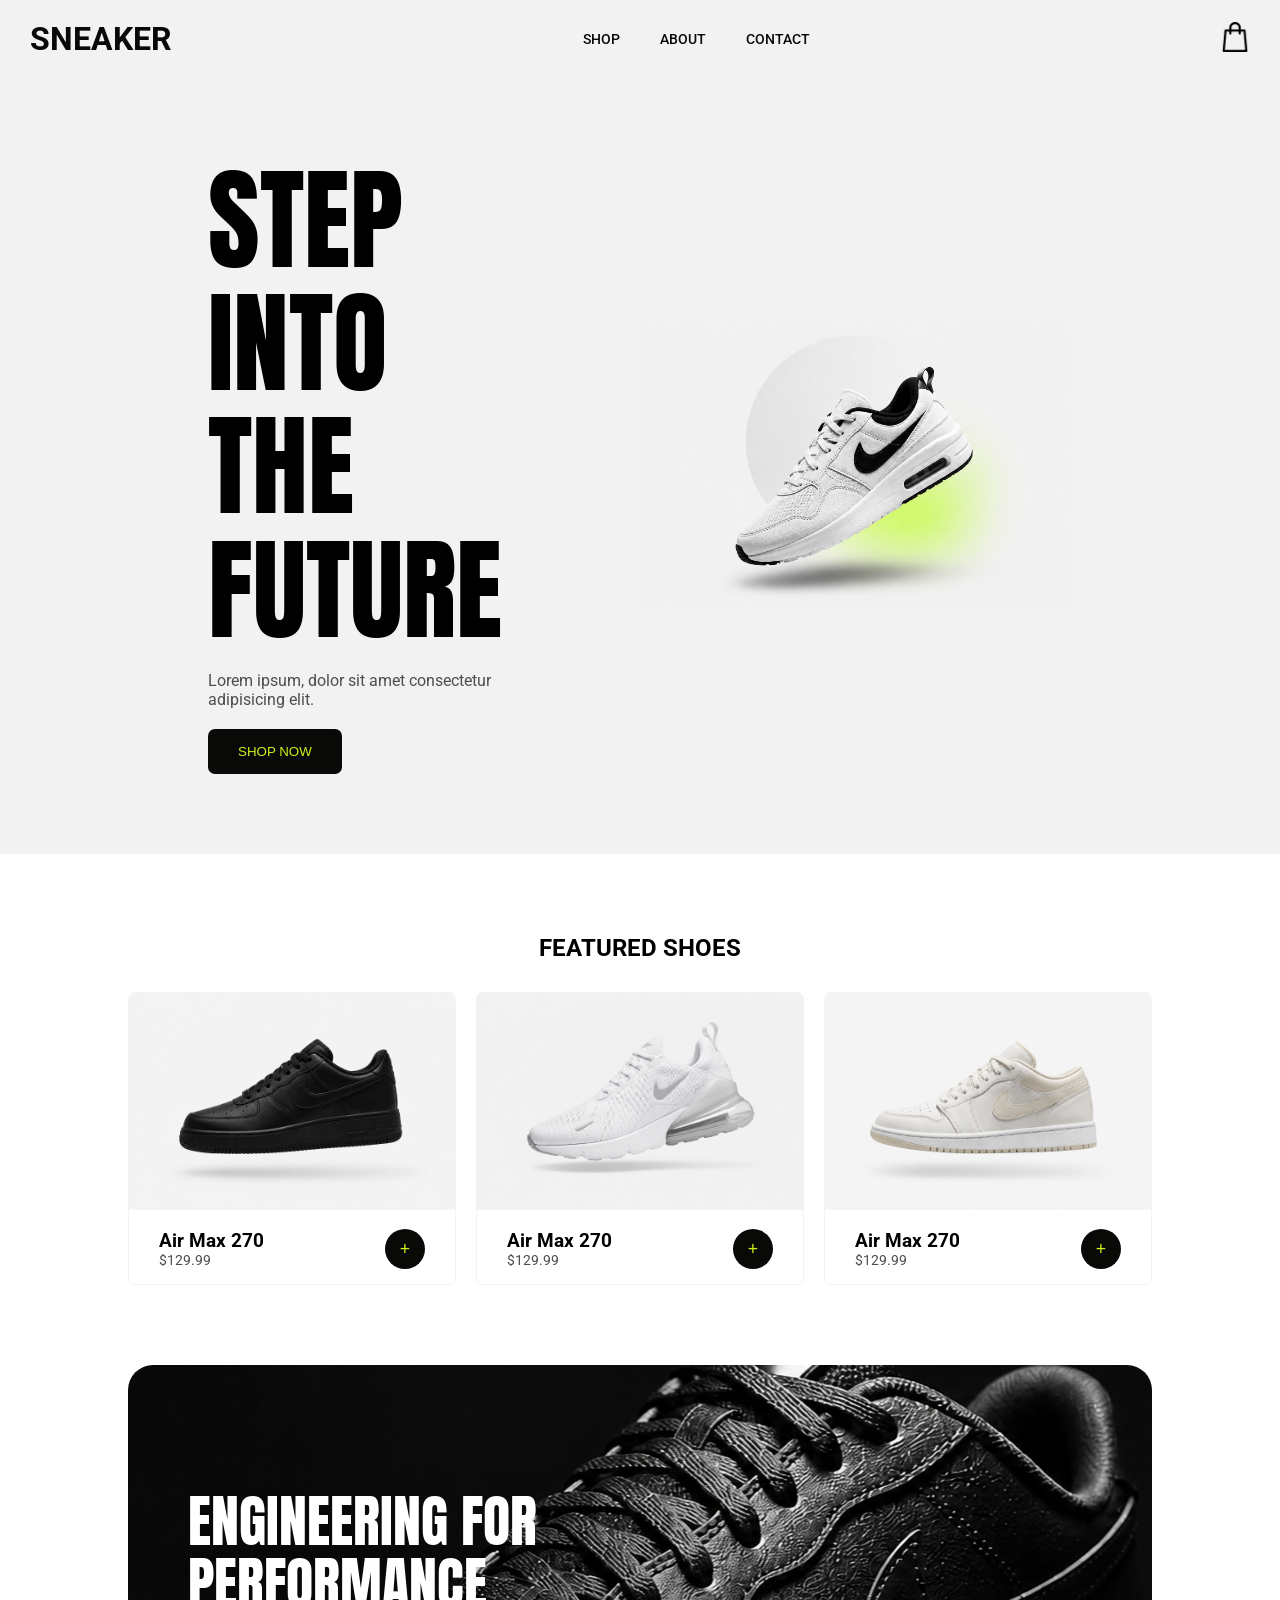
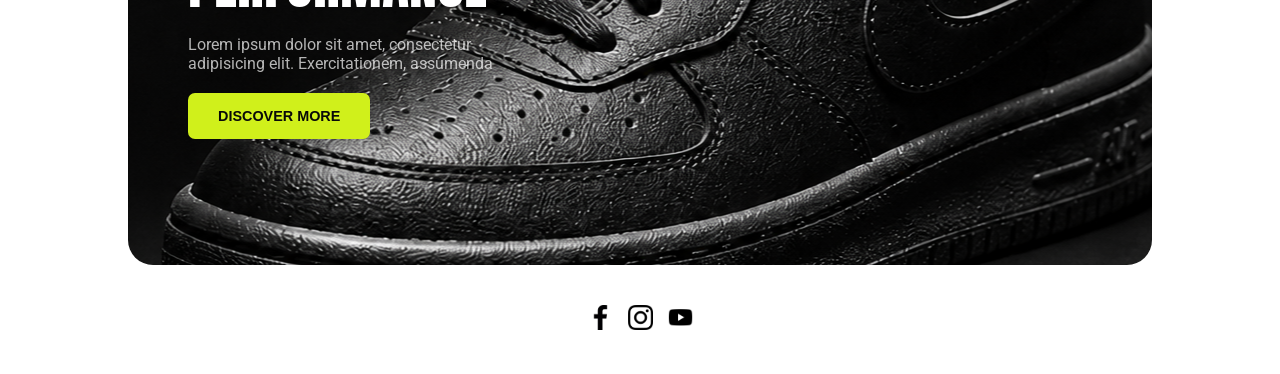
==== index.html @ 5305082d "init" ====
<!doctype html>
<html lang="en">
  <head>
    <link rel="shortcut icon" href="./img/favicon.ico" type="image/x-icon">
    <meta charset="UTF-8" />
    <meta name="viewport" content="width=device-width, initial-scale=1.0" />
    <title>SHOP</title>
    <link rel="preconnect" href="https://fonts.googleapis.com" />
    <link rel="preconnect" href="https://fonts.gstatic.com" crossorigin />
    <link
      href="https://fonts.googleapis.com/css2?family=Anton&family=Roboto:ital,wght@0,100..900;1,100..900&display=swap"
      rel="stylesheet"
    />
    <link rel="stylesheet" href="/css/style.css" />
  </head>
  <body>
    <header>
      <nav>
        <a href="index.html" id="logo">SNEAKER</a>
        <div class="nav-link-container">
          <a href="index.html" class="nav-link">SHOP</a>
          <a href="/pages/about.html" class="nav-link">ABOUT</a>
          <a href="/pages/contact.html" class="nav-link">CONTACT</a>
        </div>
        <a href="">
          <img id="cart" src="../img/shopping-bag.png" alt="cart" />
        </a>
      </nav>
      <div class="banner">
        <div class="left-banner">
          <h1>STEP INTO THE FUTURE</h1>
          <p class="info-text">
            Lorem ipsum, dolor sit amet consectetur adipisicing elit.
          </p>
          <button class="dark-btn-green">SHOP NOW</button>
        </div>
        <div class="right-banner">
          <img class="right-banner-image" src="../img/shoe.png" alt="shoe" />
        </div>
      </div>
    </header>
    <main>
      <section class="featured">
        <h2 class="section-heading">FEATURED SHOES</h2>
        <div class="card-container">
          <!-- CARD 1 -->
          <div class="card">
            <img class="card-img" src="../img/one.png" alt="" />
            <div class="bottom-card">
              <div class="bottom-left-card">
                <p class="card-shoe-name">Air Max 270</p>
                <p class="card-price">$129.99</p>
              </div>
              <button class="card-btn">+</button>
            </div>
          </div>

          <!-- CARD 2 -->
          <div class="card">
            <img class="card-img" src="../img/two.png" alt="" />
            <div class="bottom-card">
              <div class="bottom-left-card">
                <p class="card-shoe-name">Air Max 270</p>
                <p class="card-price">$129.99</p>
              </div>
              <button class="card-btn">+</button>
            </div>
          </div>

          <!-- CARD 3 -->
          <div class="card">
            <img class="card-img" src="../img/three.png" alt="" />
            <div class="bottom-card">
              <div class="bottom-left-card">
                <p class="card-shoe-name">Air Max 270</p>
                <p class="card-price">$129.99</p>
              </div>
              <button class="card-btn">+</button>
            </div>
          </div>
        </div>
      </section>

      <section class="performance">
        <div class="performance-container">
          <h2 class="performance-heading">ENGINEERING FOR PERFORMANCE</h2>
          <p class="performance-text">
            Lorem ipsum dolor sit amet, consectetur adipisicing elit.
            Exercitationem, assumenda
          </p>
          <button class="btn-green">DISCOVER MORE</button>
        </div>
      </section>
    </main>
    <footer>
      <a href="https://facebook.com">
        <img src="../img/facebook.png" alt="" />
      </a>
      <a href="https://instagram.com">
        <img src="../img/instagram.png" alt="" />
      </a>
      <a href="https://youtube.com">
        <img src="../img/youtube.png" alt="" />
      </a>
    </footer>
  </body>
</html>
---- css/style.css ----
:root {
  --green: #d0f01b;
  --light-gray: #f2f2f2;
  --black: #090908;
  --dark-gray: #4e4e50;
}

* {
  margin: 0;
  padding: 0;
  box-sizing: border-box;
}

body {
  font-family: "Roboto", sans-serif;
}

nav {
  display: flex;
  justify-content: space-between;
  padding: 20px 30px;
  align-items: center;
  font-family: "Roboto", sans-serif;
}

header {
  background-color: var(--light-gray);
}

.nav-link-container {
  display: flex;
  gap: 40px;
  font-weight: bold;
}

#cart {
  width: 30px;
  height: 30px;
}

.nav-link {
  font-size: 0.9rem;
  color: var(--black);
  text-decoration: none;
  font-weight: 500;
}

#logo {
  font-weight: bold;
  font-size: 2rem;
  color: var(--black);
  text-decoration: none;
}

.banner {
  display: flex;
  width: 80%;
  margin: auto;
  padding: 80px;
  justify-content: space-between;
  align-items: center;
}

h1 {
  font-size: 7rem;
  max-width: 10ch;
  line-height: 1.1;
  font-weight: 400;
  font-family: "Anton", sans-serif;
}

.left-banner {
  width: 40%;
}

.right-banner {
  width: 50%;
}

.right-banner-image {
  width: 100%;
}

.info-text {
  color: var(--dark-gray);
  max-width: 40ch;
  margin: 20px 0;
}

.dark-btn-green {
  color: var(--green);
  background-color: var(--black);
  padding: 15px 30px;
  border-radius: 7px;
  border: 0;
  cursor: pointer;
  width: fit-content;
}

.card-container {
  width: 80%;
  margin: auto;
  gap: 20px;
  display: grid;
  grid-template-columns: repeat(auto-fit, minmax(250px, 1fr));
}

.card-img {
  width: 100%;
}

.card {
  border-radius: 7px;
  overflow: hidden;
  border: 1px solid var(--light-gray);
}

.bottom-card {
  padding: 15px 30px;
  display: flex;
  justify-content: space-between;
}

.card-shoe-name {
  font-size: 1.2rem;
  font-weight: bold;
}

.card-price {
  color: var(--dark-gray);
  font-size: 0.9rem;
}

.card-btn {
  color: var(--green);
  border-radius: 50%;
  width: 40px;
  height: 40px;
  border: 0;
  background: var(--black);
  font-size: 1.1rem;
  display: flex;
  justify-content: center;
  align-items: center;
  cursor: pointer;
}

.featured {
  margin: 80px 0;
}

.performance {
  margin: 40px 0 0 0;
}

.section-heading {
  text-align: center;
  margin-bottom: 30px;
}

.performance-container {
  background: url("/img/advertisment.png");
  height: 500px;
  width: 80%;
  margin: auto;
  border-radius: 25px;
  background-position: center;
  display: flex;
  justify-content: center;
  flex-direction: column;
  padding-left: 60px;
}

.performance-heading {
  color: white;
  font-family: "Anton", sans-serif;
  font-size: 3.5rem;
  line-height: 1.1;
  font-weight: 400;
  max-width: 20ch;
}

.performance-text {
  color: rgba(255, 255, 255, 0.7);
  padding: 20px 0;
  max-width: 40ch;
}

.btn-green {
  width: fit-content;
  padding: 15px 30px;
  background: var(--green);
  color: var(--black);
  border: 0;
  border-radius: 7px;
  cursor: pointer;
  font-weight: bold;
  font-size: 0.9rem;
}

footer {
  display: flex;
  justify-content: center;
  margin: 40px 0;
  gap: 15px;
}

footer a {
  text-decoration: none;
}

footer a img {
  width: 25px;
  height: 25px;
}

.banner-about {
  display: flex;
  width: 80%;
  margin: auto;
  padding: 80px 0;
  align-items: center;
  justify-content: space-between;
}

.banner-about-left {
  width: 40%;
}

.banner-about-right {
  width: 50%;
}

.banner-about-right img {
  width: 100%;
  flex-direction: row;
}

.mission-img {
  width: 100%;
}

.mission-container {
  width: 80%;
  margin: 80px auto;
  display: flex;
  justify-content: space-between;
}

.mission-left {
  width: 40%;
}

.mission-right {
  width: 50%;
}

.mission-heading {
  font-size: 1rem;
}

.mission-subheading {
  font-size: 2rem;
  font-weight: 600;
  margin: 20px 0;
}
.mission-text {
  color: var(--dark-gray);
}

.icon-img {
  width: 25px;
  height: 25px;
}

.icon-heading {
  font-weight: bold;
  margin: 10px 0;
}

.icon-info {
  color: var(--dark-gray);
}

.icons-container {
  display: grid;
  margin-top: 40px;
  grid-template-columns: repeat(auto-fit, minmax(100px, 1fr));
}

.contant-icon {
  width: 25px;
  height: 25px;
}

.contact-card {
  display: flex;
  gap: 25px;
}

.contact-container {
  display: flex;
  width: 80%;
  margin: 80px auto;
  justify-content: space-between;
}

.right-contact-container {
  width: 40%;
}

.left-contact-container {
  width: 40%;
}

.contact-header {
  font-size: 3.5rem;
}

.contact-card-container {
  display: flex;
  flex-direction: column;
  gap: 15px;
  margin-top: 40px;
}

.contact-input {
  border: 1px solid var(--light-gray);
  outline: none;
  width: 100%;
  padding: 10px;
  border-radius: 7px;
  margin-bottom: 17px;
  margin-top: 5px;
}

.contact-label {
  font-weight: bold;
  font-size: 0.9rem;
}

.contact-textarea {
  border: 1px solid var(--light-gray);
  outline: none;
  width: 100%;
  padding: 10px;
  border-radius: 7px;
  margin-bottom: 17px;
  margin-top: 5px;
  height: 200px;
}
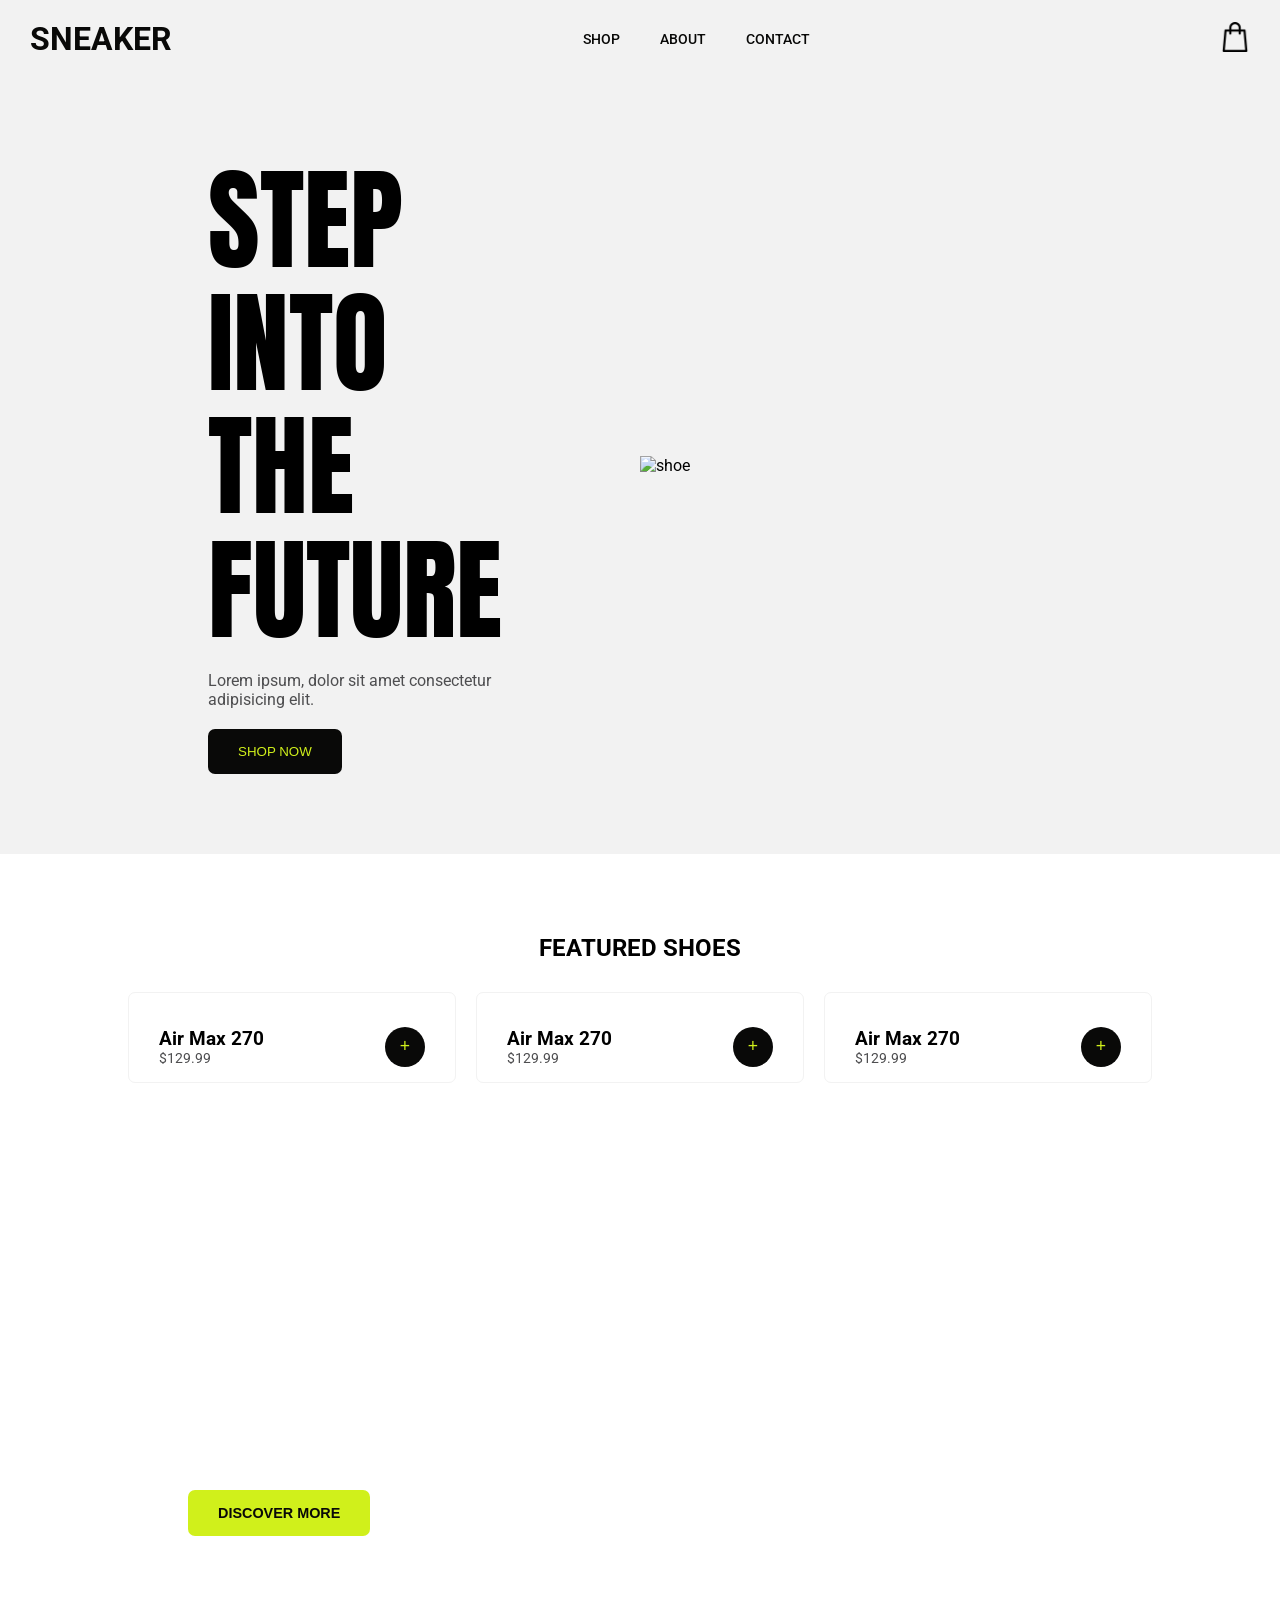
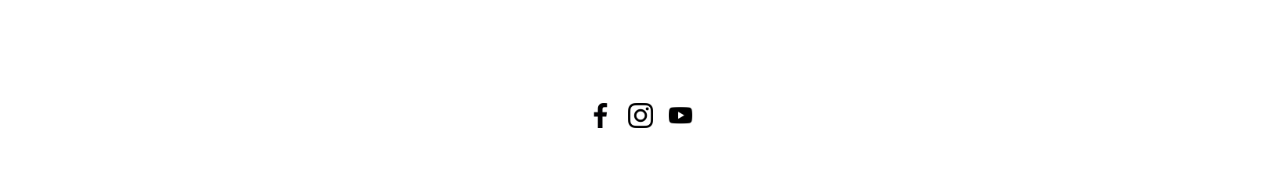
==== commit 11c05338: "Reducing the size of photos" ====
--- a/index.html
+++ b/index.html
@@ -11,7 +11,7 @@
       href="https://fonts.googleapis.com/css2?family=Anton&family=Roboto:ital,wght@0,100..900;1,100..900&display=swap"
       rel="stylesheet"
     />
-    <link rel="stylesheet" href="/css/style.css" />
+    <link rel="stylesheet" href="./css/style.css" />
   </head>
   <body>
     <header>
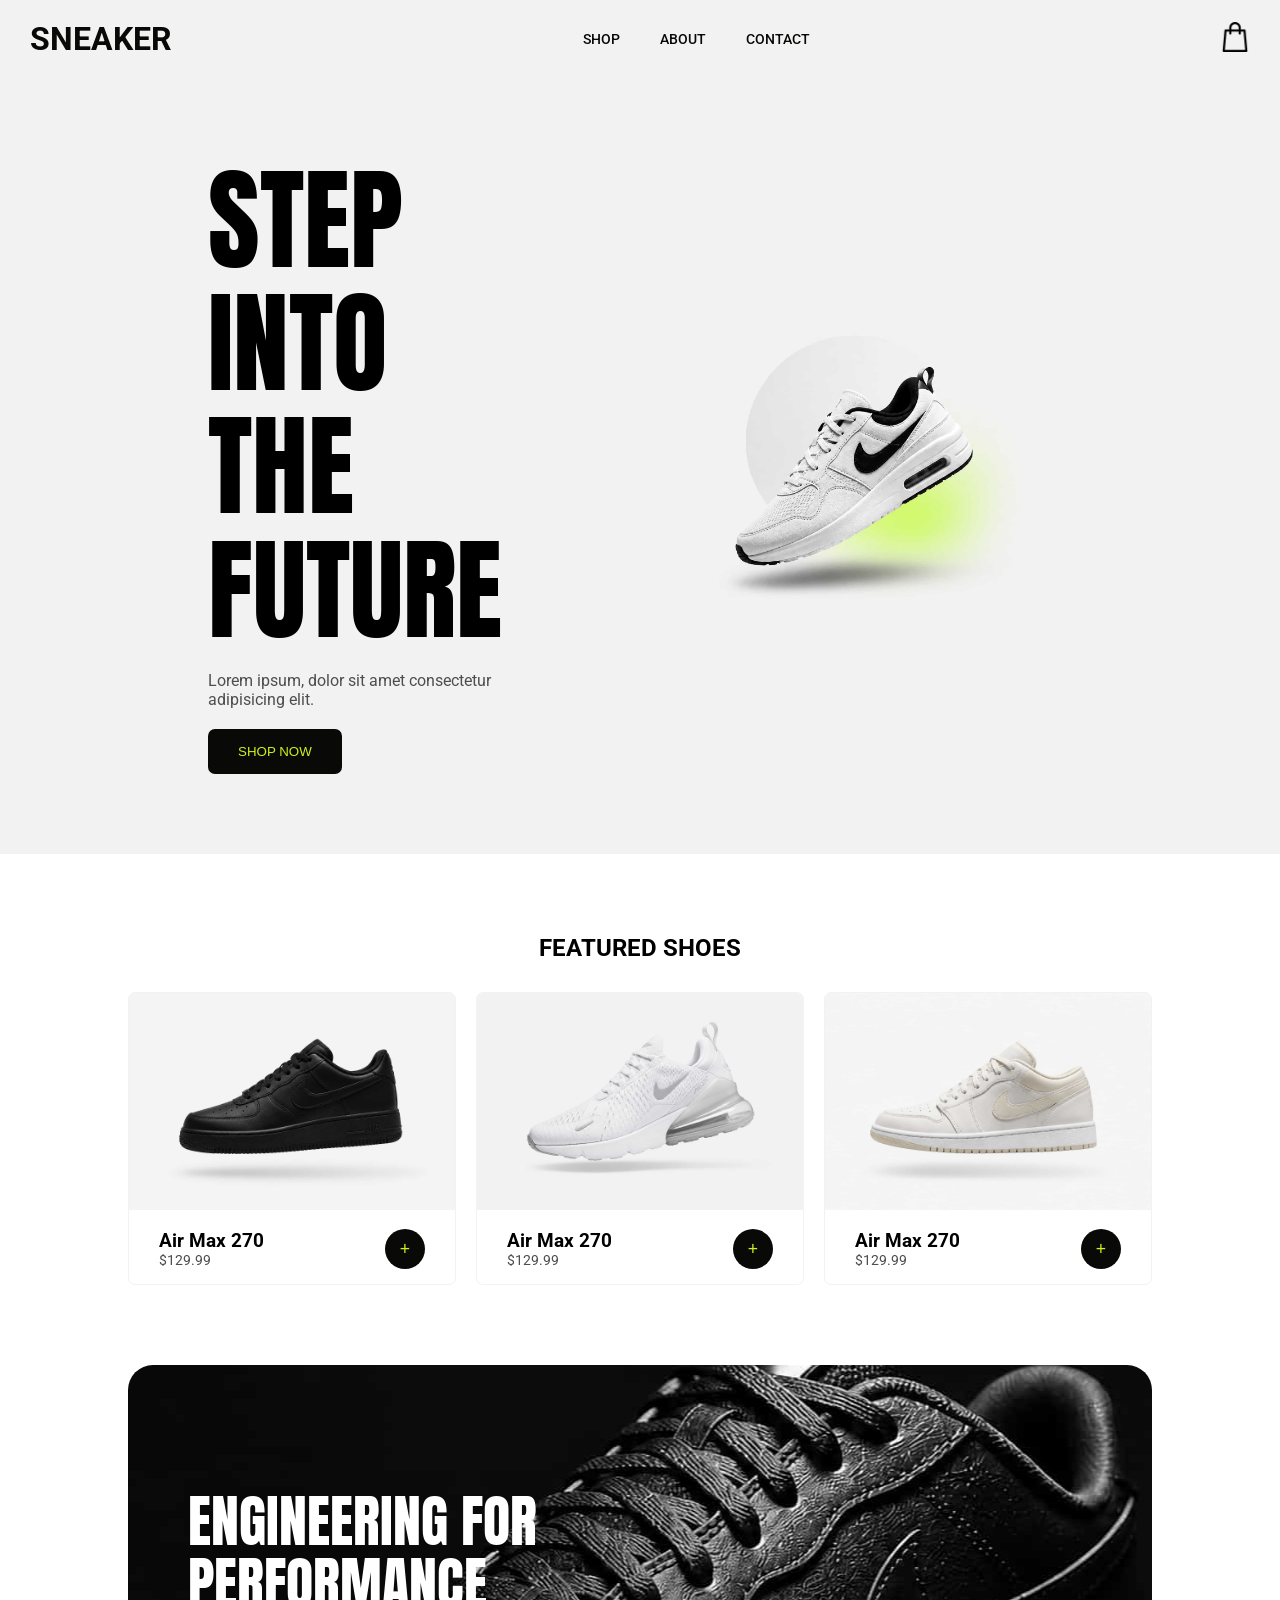
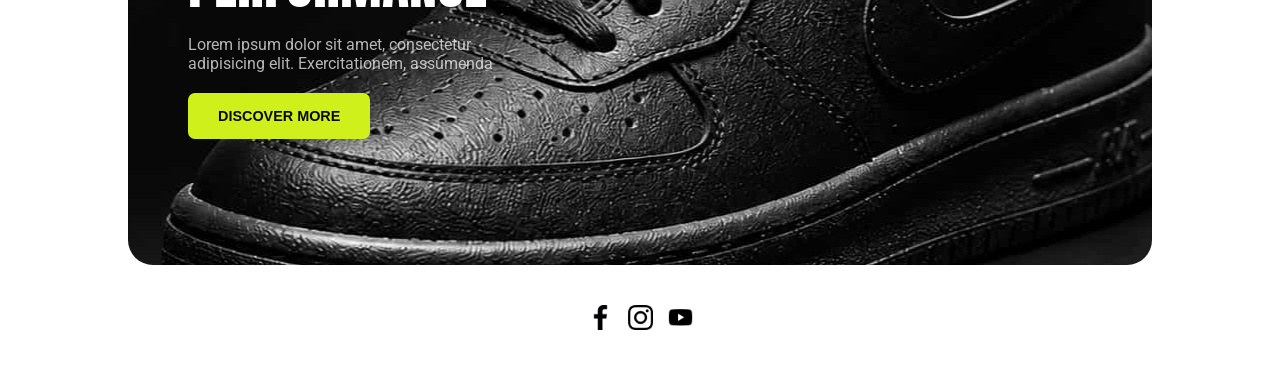
==== commit ad62ed0c: "Fixing the addressing problem" ====
--- a/index.html
+++ b/index.html
@@ -23,7 +23,7 @@
           <a href="/pages/contact.html" class="nav-link">CONTACT</a>
         </div>
         <a href="">
-          <img id="cart" src="../img/shopping-bag.png" alt="cart" />
+          <img id="cart" src="./img/shopping-bag.png" alt="cart" />
         </a>
       </nav>
       <div class="banner">
@@ -35,7 +35,7 @@
           <button class="dark-btn-green">SHOP NOW</button>
         </div>
         <div class="right-banner">
-          <img class="right-banner-image" src="../img/shoe.png" alt="shoe" />
+          <img class="right-banner-image" src="./img/shoe.jpg" alt="shoe" />
         </div>
       </div>
     </header>
@@ -45,7 +45,7 @@
         <div class="card-container">
           <!-- CARD 1 -->
           <div class="card">
-            <img class="card-img" src="../img/one.png" alt="" />
+            <img class="card-img" src="./img/one.jpg" alt="" />
             <div class="bottom-card">
               <div class="bottom-left-card">
                 <p class="card-shoe-name">Air Max 270</p>
@@ -57,7 +57,7 @@
 
           <!-- CARD 2 -->
           <div class="card">
-            <img class="card-img" src="../img/two.png" alt="" />
+            <img class="card-img" src="./img/two.jpg" alt="" />
             <div class="bottom-card">
               <div class="bottom-left-card">
                 <p class="card-shoe-name">Air Max 270</p>
@@ -69,7 +69,7 @@
 
           <!-- CARD 3 -->
           <div class="card">
-            <img class="card-img" src="../img/three.png" alt="" />
+            <img class="card-img" src="./img/three.jpg" alt="" />
             <div class="bottom-card">
               <div class="bottom-left-card">
                 <p class="card-shoe-name">Air Max 270</p>
@@ -94,13 +94,13 @@
     </main>
     <footer>
       <a href="https://facebook.com">
-        <img src="../img/facebook.png" alt="" />
+        <img src="./img/facebook.png" alt="" />
       </a>
       <a href="https://instagram.com">
-        <img src="../img/instagram.png" alt="" />
+        <img src="./img/instagram.png" alt="" />
       </a>
       <a href="https://youtube.com">
-        <img src="../img/youtube.png" alt="" />
+        <img src="./img/youtube.png" alt="" />
       </a>
     </footer>
   </body>
--- a/css/style.css
+++ b/css/style.css
@@ -159,7 +159,7 @@
 }
 
 .performance-container {
-  background: url("/img/advertisment.png");
+  background: url("../img/advertisment.jpg");
   height: 500px;
   width: 80%;
   margin: auto;
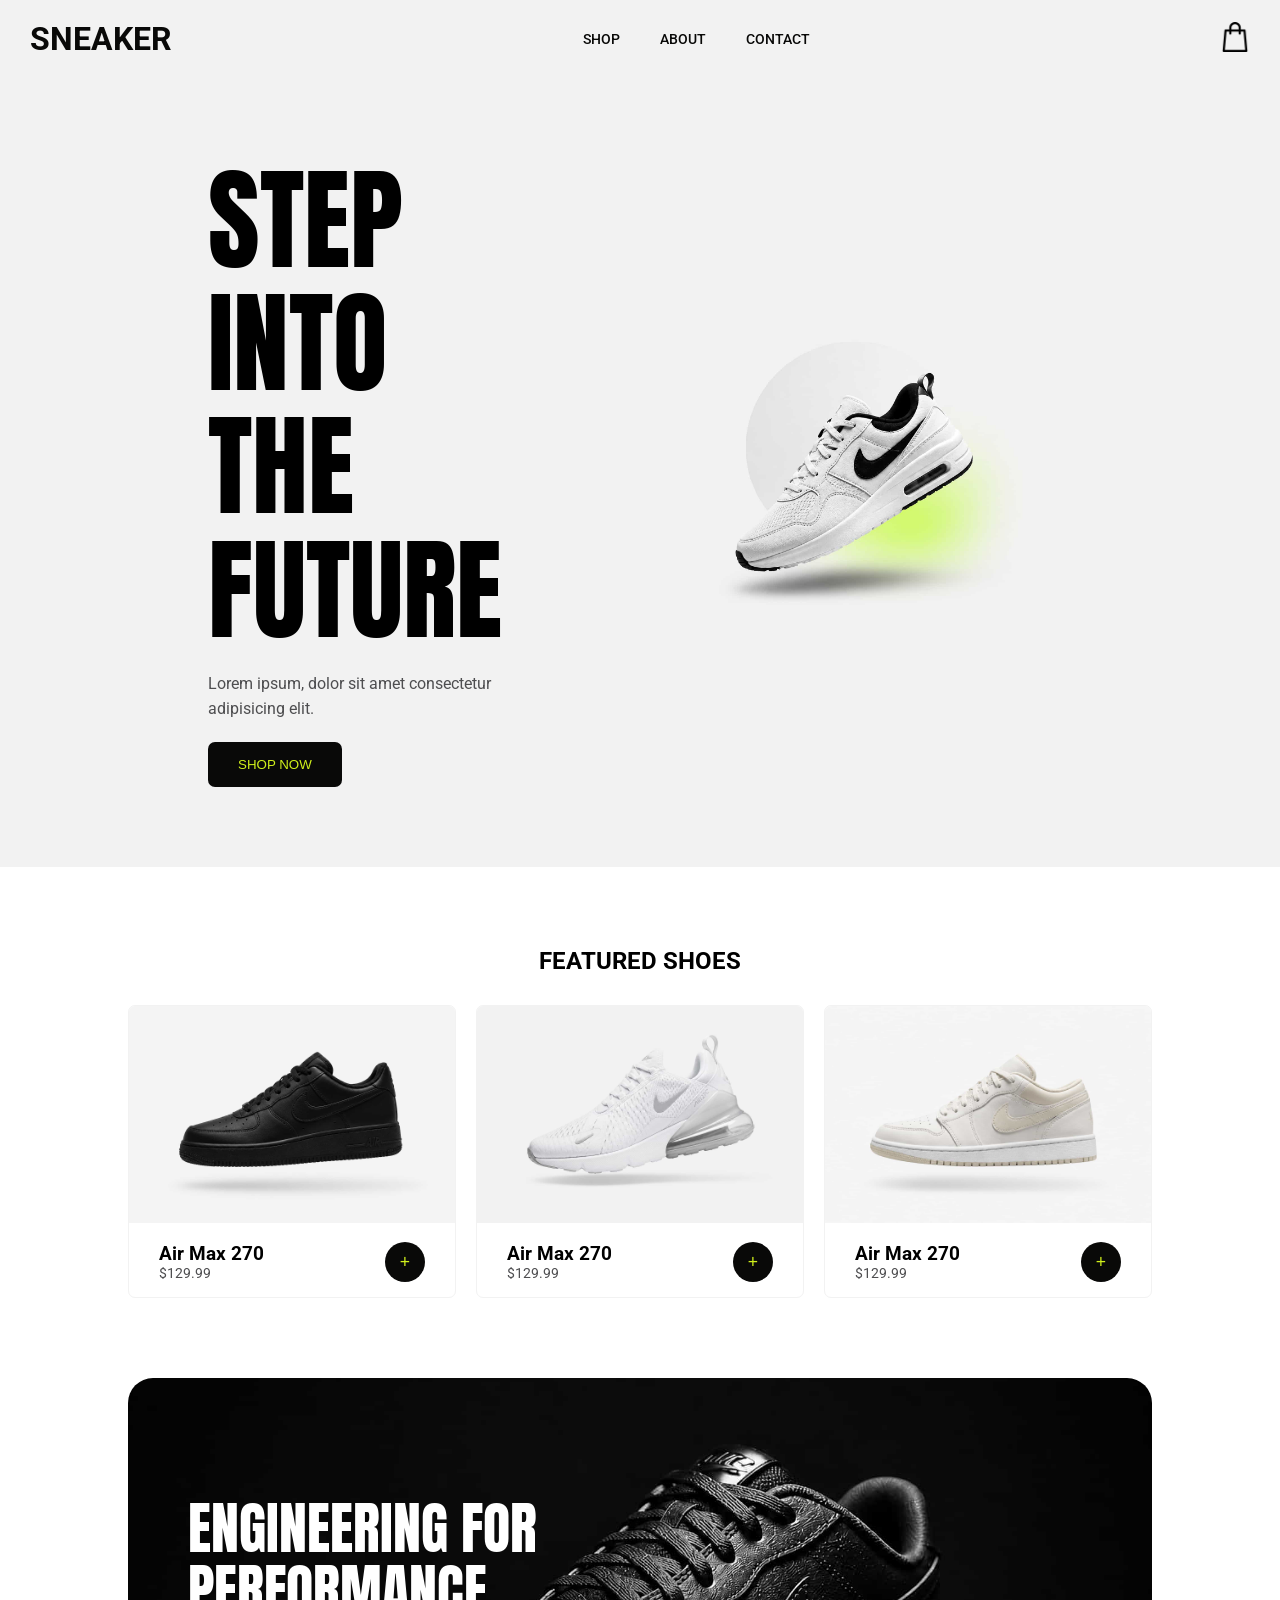
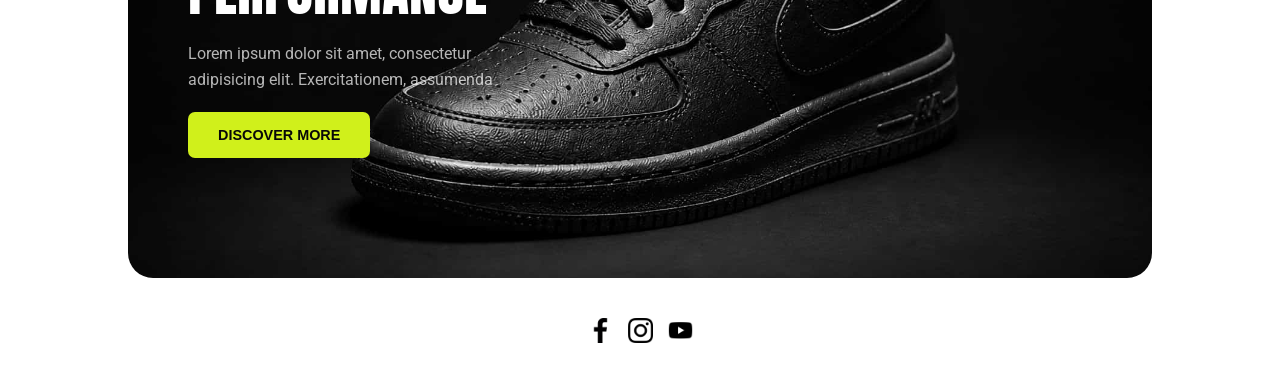
==== commit 7b3fec3a: "feat: add responsive hamburger menu and snackbar feedback" ====
--- a/index.html
+++ b/index.html
@@ -1,7 +1,7 @@
 <!doctype html>
 <html lang="en">
   <head>
-    <link rel="shortcut icon" href="./img/favicon.ico" type="image/x-icon">
+    <link rel="shortcut icon" href="./img/favicon.ico" type="image/x-icon" />
     <meta charset="UTF-8" />
     <meta name="viewport" content="width=device-width, initial-scale=1.0" />
     <title>SHOP</title>
@@ -12,19 +12,30 @@
       rel="stylesheet"
     />
     <link rel="stylesheet" href="./css/style.css" />
+    <script src="./js/script.js" defer></script>
   </head>
   <body>
     <header>
       <nav>
         <a href="index.html" id="logo">SNEAKER</a>
+
         <div class="nav-link-container">
           <a href="index.html" class="nav-link">SHOP</a>
-          <a href="/pages/about.html" class="nav-link">ABOUT</a>
-          <a href="/pages/contact.html" class="nav-link">CONTACT</a>
+          <a href="./pages/about.html" class="nav-link">ABOUT</a>
+          <a href="./pages/contact.html" class="nav-link">CONTACT</a>
         </div>
-        <a href="">
-          <img id="cart" src="./img/shopping-bag.png" alt="cart" />
-        </a>
+
+        <div class="nav-actions">
+          <a href="">
+            <img id="cart" src="./img/shopping-bag.png" alt="cart" />
+          </a>
+          <button class="menu-toggle" aria-label="Open menu">
+            <span></span>
+            <span></span>
+            <span></span>
+          </button>
+        </div>
+         <div class="menu-overlay"></div>
       </nav>
       <div class="banner">
         <div class="left-banner">
--- a/css/style.css
+++ b/css/style.css
@@ -15,76 +15,148 @@
   font-family: "Roboto", sans-serif;
 }
 
+header {
+  background-color: var(--light-gray);
+}
+
+.menu-overlay {
+  position: fixed;
+  inset: 0;
+  background-color: rgba(0, 0, 0, 0.7);
+  opacity: 0;
+  visibility: hidden;
+  transition: opacity 0.3s ease;
+  z-index: 5;
+}
+
+.menu-overlay.active {
+  opacity: 1;
+  visibility: visible;
+}
+
 nav {
   display: flex;
   justify-content: space-between;
-  padding: 20px 30px;
+  padding: 20px;
   align-items: center;
   font-family: "Roboto", sans-serif;
 }
 
-header {
+#logo {
+  font-weight: bold;
+  font-size: 1.5rem;
+  color: var(--black);
+  text-decoration: none;
+}
+
+.nav-link-container {
+  position: fixed;
+  top: 0;
+  right: 0;
+  width: 75%;
+  height: 100vh;
+  padding: 100px 30px 30px;
+  display: flex;
+  flex-direction: column;
+  gap: 30px;
   background-color: var(--light-gray);
-}
-
-.nav-link-container {
-  display: flex;
-  gap: 40px;
-  font-weight: bold;
-}
-
-#cart {
-  width: 30px;
-  height: 30px;
+  transform: translateX(100%);
+  transition: transform 0.3s ease;
+  z-index: 10;
+}
+
+.nav-link-container.active {
+  transform: translateX(0);
 }
 
 .nav-link {
-  font-size: 0.9rem;
+  font-size: 1rem;
   color: var(--black);
   text-decoration: none;
   font-weight: 500;
 }
 
-#logo {
-  font-weight: bold;
-  font-size: 2rem;
-  color: var(--black);
-  text-decoration: none;
+.nav-actions {
+  display: flex;
+  align-items: center;
+  gap: 15px;
+  z-index: 20;
+}
+
+#cart {
+  width: 25px;
+  height: 25px;
+}
+
+.menu-toggle {
+  width: 30px;
+  height: 30px;
+  padding: 0;
+  border: 0;
+  background: transparent;
+  cursor: pointer;
+  display: flex;
+  flex-direction: column;
+  justify-content: center;
+  gap: 5px;
+}
+
+.menu-toggle span {
+  display: block;
+  width: 24px;
+  height: 2px;
+  background-color: var(--black);
+  transition: 0.3s ease;
+}
+
+.menu-toggle.active span:nth-child(1) {
+  transform: translateY(7px) rotate(45deg);
+}
+
+.menu-toggle.active span:nth-child(2) {
+  opacity: 0;
+}
+
+.menu-toggle.active span:nth-child(3) {
+  transform: translateY(-7px) rotate(-45deg);
 }
 
 .banner {
   display: flex;
-  width: 80%;
+  flex-direction: column;
+  width: 90%;
   margin: auto;
-  padding: 80px;
+  padding: 50px 0;
   justify-content: space-between;
   align-items: center;
+  gap: 40px;
+}
+
+.left-banner {
+  width: 100%;
+}
+
+.right-banner {
+  width: 100%;
+}
+
+.right-banner-image {
+  width: 100%;
 }
 
 h1 {
-  font-size: 7rem;
+  font-size: 4rem;
   max-width: 10ch;
   line-height: 1.1;
   font-weight: 400;
   font-family: "Anton", sans-serif;
 }
 
-.left-banner {
-  width: 40%;
-}
-
-.right-banner {
-  width: 50%;
-}
-
-.right-banner-image {
-  width: 100%;
-}
-
 .info-text {
   color: var(--dark-gray);
   max-width: 40ch;
   margin: 20px 0;
+  line-height: 1.6;
 }
 
 .dark-btn-green {
@@ -98,11 +170,11 @@
 }
 
 .card-container {
-  width: 80%;
+  width: 90%;
   margin: auto;
   gap: 20px;
   display: grid;
-  grid-template-columns: repeat(auto-fit, minmax(250px, 1fr));
+  grid-template-columns: 1fr;
 }
 
 .card-img {
@@ -116,13 +188,14 @@
 }
 
 .bottom-card {
-  padding: 15px 30px;
+  padding: 15px 20px;
   display: flex;
   justify-content: space-between;
+  align-items: center;
 }
 
 .card-shoe-name {
-  font-size: 1.2rem;
+  font-size: 1.1rem;
   font-weight: bold;
 }
 
@@ -146,11 +219,7 @@
 }
 
 .featured {
-  margin: 80px 0;
-}
-
-.performance {
-  margin: 40px 0 0 0;
+  margin: 50px 0;
 }
 
 .section-heading {
@@ -158,23 +227,29 @@
   margin-bottom: 30px;
 }
 
+.performance {
+  margin: 40px 0 0 0;
+}
+
 .performance-container {
   background: url("../img/advertisment.jpg");
-  height: 500px;
-  width: 80%;
+  min-height: 500px;
+  height: auto;
+  width: 90%;
   margin: auto;
   border-radius: 25px;
   background-position: center;
+  background-size: cover;
   display: flex;
   justify-content: center;
   flex-direction: column;
-  padding-left: 60px;
+  padding: 40px;
 }
 
 .performance-heading {
   color: white;
   font-family: "Anton", sans-serif;
-  font-size: 3.5rem;
+  font-size: 2.8rem;
   line-height: 1.1;
   font-weight: 400;
   max-width: 20ch;
@@ -184,6 +259,7 @@
   color: rgba(255, 255, 255, 0.7);
   padding: 20px 0;
   max-width: 40ch;
+  line-height: 1.6;
 }
 
 .btn-green {
@@ -216,24 +292,25 @@
 
 .banner-about {
   display: flex;
-  width: 80%;
+  flex-direction: column;
+  width: 90%;
   margin: auto;
-  padding: 80px 0;
+  padding: 50px 0;
   align-items: center;
   justify-content: space-between;
+  gap: 40px;
 }
 
 .banner-about-left {
-  width: 40%;
+  width: 100%;
 }
 
 .banner-about-right {
-  width: 50%;
+  width: 100%;
 }
 
 .banner-about-right img {
   width: 100%;
-  flex-direction: row;
 }
 
 .mission-img {
@@ -241,18 +318,20 @@
 }
 
 .mission-container {
-  width: 80%;
-  margin: 80px auto;
-  display: flex;
+  width: 90%;
+  margin: 60px auto;
+  display: flex;
+  flex-direction: column;
   justify-content: space-between;
+  gap: 40px;
 }
 
 .mission-left {
-  width: 40%;
+  width: 100%;
 }
 
 .mission-right {
-  width: 50%;
+  width: 100%;
 }
 
 .mission-heading {
@@ -260,12 +339,14 @@
 }
 
 .mission-subheading {
-  font-size: 2rem;
+  font-size: 1.7rem;
   font-weight: 600;
   margin: 20px 0;
 }
+
 .mission-text {
   color: var(--dark-gray);
+  line-height: 1.6;
 }
 
 .icon-img {
@@ -285,7 +366,8 @@
 .icons-container {
   display: grid;
   margin-top: 40px;
-  grid-template-columns: repeat(auto-fit, minmax(100px, 1fr));
+  grid-template-columns: repeat(2, 1fr);
+  gap: 30px 20px;
 }
 
 .contant-icon {
@@ -295,26 +377,28 @@
 
 .contact-card {
   display: flex;
-  gap: 25px;
+  gap: 15px;
 }
 
 .contact-container {
   display: flex;
-  width: 80%;
-  margin: 80px auto;
+  flex-direction: column;
+  width: 90%;
+  margin: 60px auto;
   justify-content: space-between;
+  gap: 50px;
 }
 
 .right-contact-container {
-  width: 40%;
+  width: 100%;
 }
 
 .left-contact-container {
-  width: 40%;
+  width: 100%;
 }
 
 .contact-header {
-  font-size: 3.5rem;
+  font-size: 2.8rem;
 }
 
 .contact-card-container {
@@ -349,3 +433,196 @@
   margin-top: 5px;
   height: 200px;
 }
+
+@media (min-width: 768px) {
+  nav {
+    padding: 20px 30px;
+  }
+
+  .nav-link-container {
+    position: static;
+    width: auto;
+    height: auto;
+    padding: 0;
+    flex-direction: row;
+    gap: 40px;
+    background-color: transparent;
+    transform: none;
+    transition: none;
+  }
+
+  .nav-actions {
+    gap: 0;
+  }
+
+  .menu-toggle {
+    display: none;
+  }
+
+  #cart {
+    width: 30px;
+    height: 30px;
+  }
+
+  .nav-link {
+    font-size: 0.9rem;
+  }
+
+  #logo {
+    font-size: 2rem;
+  }
+
+  .banner {
+    flex-direction: row;
+    width: 80%;
+    padding: 80px;
+    gap: 0;
+  }
+
+  .left-banner {
+    width: 40%;
+  }
+
+  .right-banner {
+    width: 50%;
+  }
+
+  h1 {
+    font-size: 7rem;
+  }
+
+  .card-container {
+    width: 80%;
+    grid-template-columns: repeat(auto-fit, minmax(250px, 1fr));
+  }
+
+  .bottom-card {
+    padding: 15px 30px;
+  }
+
+  .card-shoe-name {
+    font-size: 1.2rem;
+  }
+
+  .featured {
+    margin: 80px 0;
+  }
+
+  .performance-container {
+    height: 500px;
+    min-height: 0;
+    width: 80%;
+    padding-left: 60px;
+    padding-right: 60px;
+  }
+
+  .performance-heading {
+    font-size: 3.5rem;
+  }
+
+  .banner-about {
+    flex-direction: row;
+    width: 80%;
+    padding: 80px 0;
+    gap: 0;
+  }
+
+  .banner-about-left {
+    width: 40%;
+  }
+
+  .banner-about-right {
+    width: 50%;
+  }
+
+  .mission-container {
+    width: 80%;
+    margin: 80px auto;
+    flex-direction: row;
+    gap: 0;
+  }
+
+  .mission-left {
+    width: 40%;
+  }
+
+  .mission-right {
+    width: 50%;
+  }
+
+  .mission-subheading {
+    font-size: 2rem;
+  }
+
+  .icons-container {
+    grid-template-columns: repeat(auto-fit, minmax(100px, 1fr));
+    gap: 0;
+  }
+
+  .contact-container {
+    flex-direction: row;
+    width: 80%;
+    margin: 80px auto;
+    gap: 0;
+  }
+
+  .right-contact-container {
+    width: 40%;
+  }
+
+  .left-contact-container {
+    width: 40%;
+  }
+
+  .contact-header {
+    font-size: 3.5rem;
+  }
+
+  .contact-card {
+    gap: 25px;
+  }
+}
+
+.snackbar {
+  position: fixed;
+  left: 50%;
+  bottom: 24px;
+  transform: translate(-50%, 100px);
+  width: min(90%, 420px);
+  padding: 14px 18px;
+  background-color: var(--black);
+  color: white;
+  border-radius: 4px;
+  font-size: 0.9rem;
+  display: flex;
+  align-items: center;
+  justify-content: space-between;
+  gap: 15px;
+  box-shadow: 0 4px 12px rgba(0, 0, 0, 0.25);
+  opacity: 0;
+  visibility: hidden;
+  transition:
+    transform 0.25s ease,
+    opacity 0.25s ease;
+  z-index: 1000;
+}
+
+.snackbar.show {
+  transform: translate(-50%, 0);
+  opacity: 1;
+  visibility: visible;
+}
+
+.snackbar-message {
+  flex: 1;
+}
+
+.snackbar-action {
+  color: var(--green);
+  background: transparent;
+  border: 0;
+  font-size: 0.8rem;
+  font-weight: bold;
+  cursor: pointer;
+  padding: 5px;
+}
